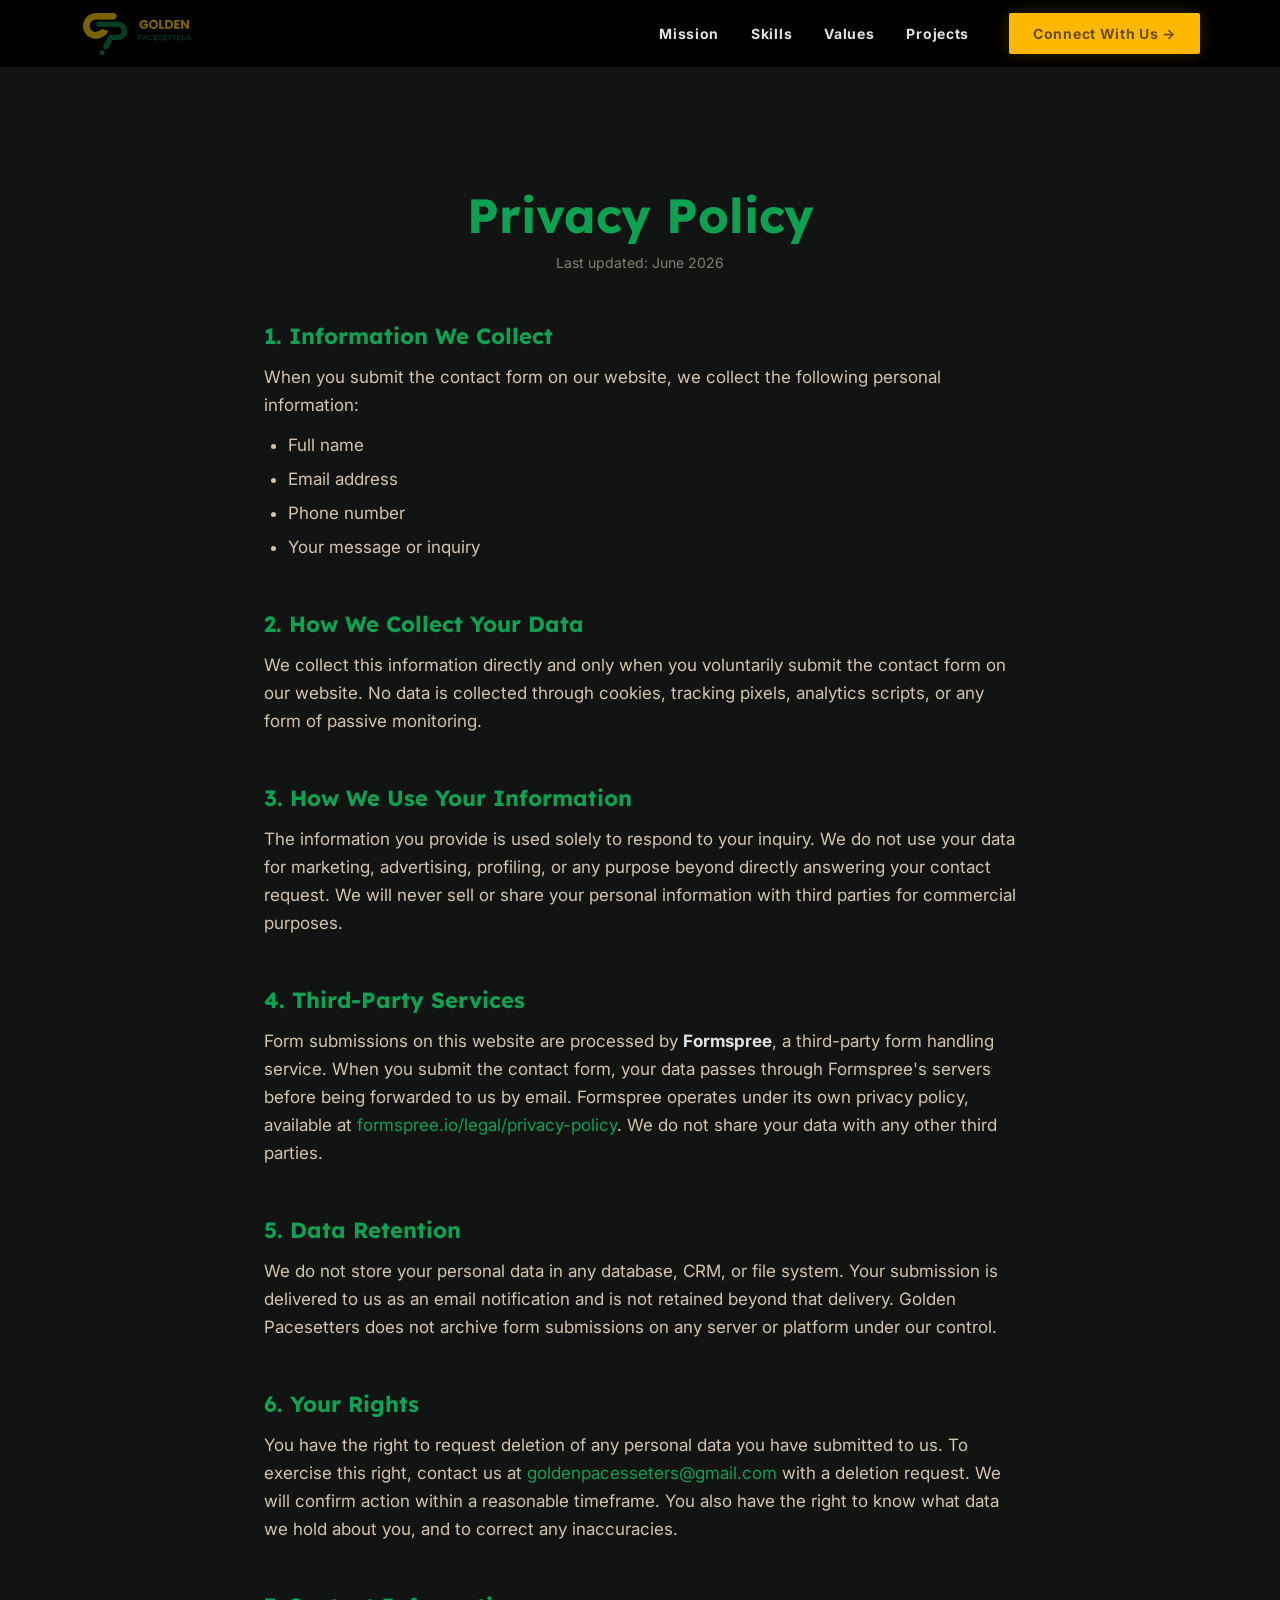
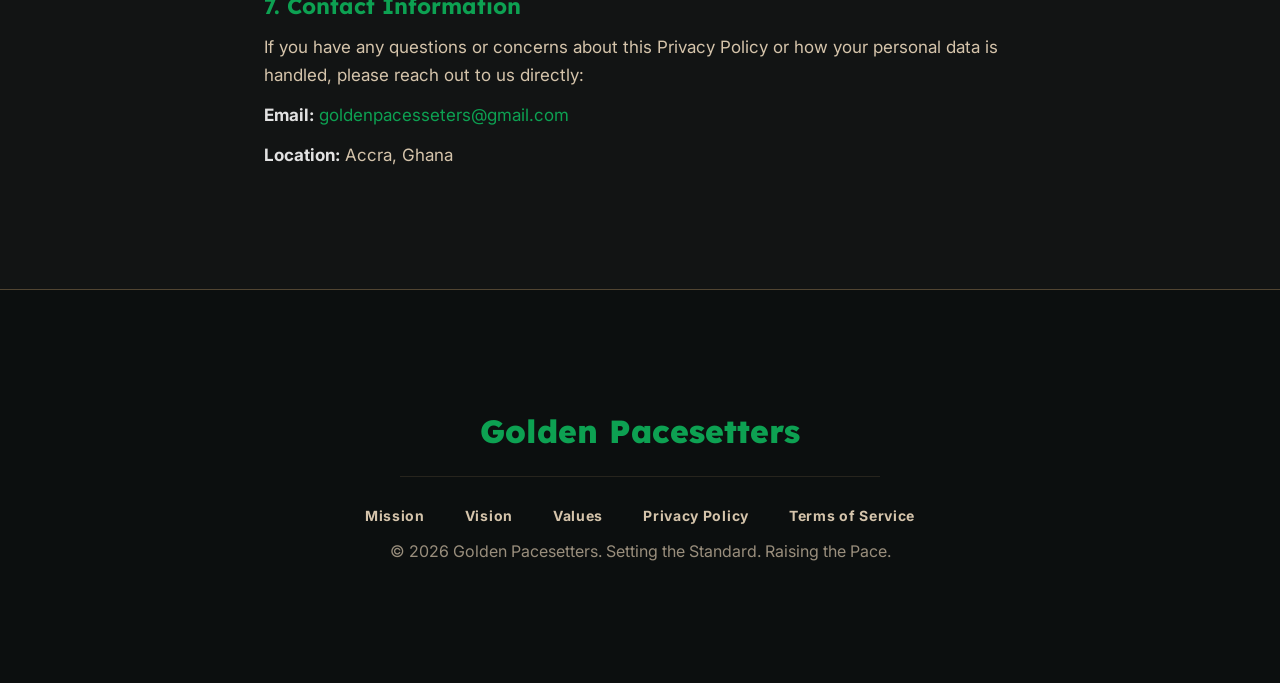
==== privacy-policy.html @ 0d7ab26c "feat: add Privacy Policy page, update footer link Co-Authored-By: Claude Sonnet 4.6 <noreply@anthrop" ====
<!DOCTYPE html>
<html lang="en">
<head>
  <meta charset="UTF-8">
  <meta name="viewport" content="width=device-width, initial-scale=1.0">
  <title>Privacy Policy — Golden Pacesetters</title>
  <link rel="preconnect" href="https://fonts.googleapis.com">
  <link rel="preconnect" href="https://fonts.gstatic.com" crossorigin>
  <link href="https://fonts.googleapis.com/css2?family=Inter:wght@400;500;700&family=Lexend:wght@600;700;800&display=swap" rel="stylesheet">
  <link rel="stylesheet" href="style.css">
</head>
<body>

  <header class="topnav" id="topnav">
    <div class="topnav__inner">
      <a href="index.html" class="topnav__logo-link">
        <img src="assets/logo.svg" alt="Golden Pacesetters" class="topnav__logo">
      </a>
      <nav class="topnav__nav" aria-label="Main navigation">
        <ul class="topnav__links">
          <li><a href="index.html#mission"  class="topnav__link">Mission</a></li>
          <li><a href="index.html#skills"   class="topnav__link">Skills</a></li>
          <li><a href="index.html#values"   class="topnav__link">Values</a></li>
          <li><a href="index.html#projects" class="topnav__link">Projects</a></li>
        </ul>
        <a href="index.html#contact" class="topnav__cta">Connect With Us &#8594;</a>
      </nav>
    </div>
  </header>

  <main class="policy">
    <div class="policy__container">

      <div class="policy__page-header">
        <h1 class="offer__heading"><span class="offer__heading-green">Privacy Policy</span></h1>
        <p class="policy__meta">Last updated: June 2026</p>
      </div>

      <div class="policy__section">
        <h2 class="policy__h2">1. Information We Collect</h2>
        <p class="policy__text">When you submit the contact form on our website, we collect the following personal information:</p>
        <ul class="policy__list">
          <li>Full name</li>
          <li>Email address</li>
          <li>Phone number</li>
          <li>Your message or inquiry</li>
        </ul>
      </div>

      <div class="policy__section">
        <h2 class="policy__h2">2. How We Collect Your Data</h2>
        <p class="policy__text">We collect this information directly and only when you voluntarily submit the contact form on our website. No data is collected through cookies, tracking pixels, analytics scripts, or any form of passive monitoring.</p>
      </div>

      <div class="policy__section">
        <h2 class="policy__h2">3. How We Use Your Information</h2>
        <p class="policy__text">The information you provide is used solely to respond to your inquiry. We do not use your data for marketing, advertising, profiling, or any purpose beyond directly answering your contact request. We will never sell or share your personal information with third parties for commercial purposes.</p>
      </div>

      <div class="policy__section">
        <h2 class="policy__h2">4. Third-Party Services</h2>
        <p class="policy__text">Form submissions on this website are processed by <strong>Formspree</strong>, a third-party form handling service. When you submit the contact form, your data passes through Formspree's servers before being forwarded to us by email. Formspree operates under its own privacy policy, available at <a href="https://formspree.io/legal/privacy-policy" class="policy__link" target="_blank" rel="noopener noreferrer">formspree.io/legal/privacy-policy</a>. We do not share your data with any other third parties.</p>
      </div>

      <div class="policy__section">
        <h2 class="policy__h2">5. Data Retention</h2>
        <p class="policy__text">We do not store your personal data in any database, CRM, or file system. Your submission is delivered to us as an email notification and is not retained beyond that delivery. Golden Pacesetters does not archive form submissions on any server or platform under our control.</p>
      </div>

      <div class="policy__section">
        <h2 class="policy__h2">6. Your Rights</h2>
        <p class="policy__text">You have the right to request deletion of any personal data you have submitted to us. To exercise this right, contact us at <a href="mailto:goldenpacesseters@gmail.com" class="policy__link">goldenpacesseters@gmail.com</a> with a deletion request. We will confirm action within a reasonable timeframe. You also have the right to know what data we hold about you, and to correct any inaccuracies.</p>
      </div>

      <div class="policy__section">
        <h2 class="policy__h2">7. Contact Information</h2>
        <p class="policy__text">If you have any questions or concerns about this Privacy Policy or how your personal data is handled, please reach out to us directly:</p>
        <p class="policy__text">
          <strong>Email:</strong>
          <a href="mailto:goldenpacesseters@gmail.com" class="policy__link">goldenpacesseters@gmail.com</a>
        </p>
        <p class="policy__text"><strong>Location:</strong> Accra, Ghana</p>
      </div>

    </div>
  </main>

  <footer class="footer">
    <p class="footer__brand">Golden Pacesetters</p>
    <hr class="footer__divider">
    <nav class="footer__nav" aria-label="Footer navigation">
      <a href="index.html#mission" class="footer__link">Mission</a>
      <a href="index.html#mission" class="footer__link">Vision</a>
      <a href="index.html#values"  class="footer__link">Values</a>
      <a href="privacy-policy.html" class="footer__link">Privacy Policy</a>
      <a href="#"                   class="footer__link">Terms of Service</a>
    </nav>
    <p class="footer__copy">&#169; 2026 Golden Pacesetters. Setting the Standard. Raising the Pace.</p>
  </footer>

  <script src="script.js"></script>
</body>
</html>
---- style.css ----
*, *::before, *::after {
  box-sizing: border-box;
  margin: 0;
  padding: 0;
}

/* ── TopNavBar ── */

.topnav {
  position: fixed;
  top: 0;
  left: 0;
  right: 0;
  z-index: 1000;
  background-color: #000000;
  backdrop-filter: blur(12px);
  -webkit-backdrop-filter: blur(12px);
  transition: background-color 0.3s ease, box-shadow 0.3s ease;
}

.topnav.scrolled {
  background-color: rgba(18, 20, 20, 0.96);
  box-shadow: 0 2px 24px rgba(0, 0, 0, 0.6);
}

.topnav__inner {
  max-width: 1440px;
  margin: 0 auto;
  padding: 0 80px;
  height: 67px;
  display: flex;
  align-items: center;
  justify-content: space-between;
}

/* Logo */

.topnav__logo-link {
  display: flex;
  align-items: center;
  text-decoration: none;
  flex-shrink: 0;
}

.topnav__logo {
  height: 44px;
  width: auto;
}

/* Nav links + CTA */

.topnav__nav {
  display: flex;
  align-items: center;
  gap: 40px;
}

.topnav__links {
  display: flex;
  align-items: center;
  gap: 32px;
  list-style: none;
}

.topnav__link {
  color: #e2e2e2;
  font-family: 'Inter', sans-serif;
  font-weight: 700;
  font-size: 14px;
  letter-spacing: 0.7px;
  text-decoration: none;
  white-space: nowrap;
  transition: color 0.2s ease;
}

.topnav__link:hover {
  color: #ffb800;
}

/* CTA button */

.topnav__cta {
  display: inline-flex;
  align-items: center;
  padding: 12px 24px;
  background-color: #ffb800;
  color: #6b4c00;
  font-family: 'Inter', sans-serif;
  font-weight: 700;
  font-size: 14px;
  letter-spacing: 0.7px;
  text-decoration: none;
  border-radius: 2px;
  white-space: nowrap;
  filter: drop-shadow(0 0 7.5px rgba(255, 184, 0, 0.2));
  transition: background-color 0.2s ease, filter 0.2s ease;
}

.topnav__cta:hover {
  background-color: #ffc933;
  filter: drop-shadow(0 0 14px rgba(255, 184, 0, 0.55));
}

/* ── Hero Section ── */

.hero {
  position: relative;
  min-height: 100vh;
  display: flex;
  flex-direction: column;
  justify-content: center;
  padding-bottom: 80px;
  background-color: #1a1c1c;
}

.hero__bg {
  position: absolute;
  inset: 0;
  background-image: url('assets/hero-bg.png');
  background-size: cover;
  background-position: center;
  background-repeat: no-repeat;
}

.hero__bg::after {
  content: '';
  position: absolute;
  inset: 0;
  background-color: rgba(18, 20, 20, 0.7);
}

.hero__content {
  position: relative;
  z-index: 1;
  display: flex;
  flex-direction: column;
  align-items: center;
  text-align: center;
  padding-top: 243px;
}

.hero__headline {
  display: flex;
  flex-direction: column;
  font-family: 'Lexend', sans-serif;
  font-weight: 800;
  font-size: 108px;
  line-height: 118px;
  letter-spacing: -1.28px;
  margin-bottom: 36px;
}

.hero__headline-white {
  color: #e2e2e2;
}

.hero__headline-gold {
  background: linear-gradient(136.07deg, #ffdca1 0%, #ffb800 100%);
  -webkit-background-clip: text;
  background-clip: text;
  -webkit-text-fill-color: transparent;
  color: transparent;
}

.hero__subtext {
  color: #d5c4ab;
  font-family: 'Inter', sans-serif;
  font-weight: 400;
  font-size: 18px;
  line-height: 28.8px;
  text-align: center;
  max-width: 1184px;
  margin-bottom: 73px;
}

.hero__buttons {
  display: flex;
  align-items: stretch;
  gap: 23px;
}

.hero__btn {
  display: inline-flex;
  align-items: center;
  justify-content: center;
  font-family: 'Inter', sans-serif;
  font-weight: 700;
  font-size: 14px;
  letter-spacing: 0.7px;
  text-decoration: none;
  border-radius: 2px;
  white-space: nowrap;
}

.hero__btn--gold {
  background-color: #ffb800;
  color: #6b4c00;
  padding: 16px 32px;
  filter: drop-shadow(0 0 10px rgba(255, 184, 0, 0.3));
  transition: background-color 0.2s ease, filter 0.2s ease;
}

.hero__btn--gold:hover {
  background-color: #ffc933;
  filter: drop-shadow(0 0 16px rgba(255, 184, 0, 0.55));
}

.hero__btn--outline {
  border: 2px solid #0da152;
  color: #0da152;
  padding: 14px 34px;
  transition: background-color 0.2s ease;
}

.hero__btn--outline:hover {
  background-color: rgba(13, 161, 82, 0.1);
}

/* ── Mission & Vision Section ── */

.mv {
  background-color: #121414;
  padding: 120px 0;
}

.mv__container {
  max-width: 1280px;
  margin: 0 auto;
  padding: 0 64px;
  display: flex;
  flex-direction: column;
  gap: 128px;
}

.mv__row {
  display: grid;
  grid-template-columns: 1fr 1fr;
  gap: 64px;
  align-items: center;
}

.mv__text {
  display: flex;
  flex-direction: column;
  gap: 23px;
}

.mv__text--bordered {
  border-left: 2px solid rgba(81, 69, 50, 0.3);
  padding-left: 48px;
}

.mv__heading {
  font-family: 'Lexend', sans-serif;
  font-weight: 700;
  font-size: 48px;
  line-height: 57.6px;
}

.mv__heading-white {
  color: #e2e2e2;
}

.mv__heading-green {
  color: #0da152;
}

.mv__body {
  font-family: 'Inter', sans-serif;
  font-weight: 400;
  font-size: 18px;
  line-height: 28.8px;
  color: #d5c4ab;
}

.mv__highlight {
  color: #0da152;
  font-weight: 700;
}

.mv__card {
  height: 384px;
  border-radius: 8px;
  border: 1px solid rgba(81, 69, 50, 0.3);
  background-color: #1e2020;
  overflow: hidden;
}

.mv__card-img {
  width: 100%;
  height: 100%;
  object-fit: cover;
  opacity: 0.8;
  display: block;
}

/* ── What We Offer Section ── */

.offer {
  background-color: #121414;
  padding: 119px 0 120px;
}

.offer__container {
  max-width: 1280px;
  margin: 0 auto;
  padding: 0 64px;
  display: flex;
  flex-direction: column;
  gap: 64px;
}

.offer__header {
  display: flex;
  flex-direction: column;
  align-items: center;
  gap: 15px;
}

.offer__heading {
  font-family: 'Lexend', sans-serif;
  font-weight: 700;
  font-size: 48px;
  line-height: 57.6px;
  text-align: center;
}

.offer__heading-white {
  color: #e2e2e2;
}

.offer__heading-green {
  color: #0da152;
}

.offer__subtext {
  font-family: 'Inter', sans-serif;
  font-weight: 400;
  font-size: 18px;
  line-height: 28.8px;
  color: #d5c4ab;
  text-align: center;
  max-width: 768px;
}

.offer__grid {
  display: grid;
  grid-template-columns: repeat(3, 1fr);
  gap: 32px;
}

.offer__card {
  background-color: #1e2020;
  border: 1px solid rgba(81, 69, 50, 0.3);
  border-radius: 8px;
  padding: 33px;
  display: flex;
  flex-direction: column;
  gap: 16px;
}

.offer__icon {
  width: 32px;
  height: 32px;
  object-fit: contain;
  flex-shrink: 0;
}

.offer__card-title {
  font-family: 'Lexend', sans-serif;
  font-weight: 600;
  font-size: 32px;
  line-height: 41.6px;
  color: #e2e2e2;
}

.offer__card-body {
  font-family: 'Inter', sans-serif;
  font-weight: 400;
  font-size: 16px;
  line-height: 24px;
  color: #d5c4ab;
}

/* ── Core Values Section ── */

.values {
  position: relative;
  background-color: #1a1c1c;
  border-top: 1px solid rgba(81, 69, 50, 0.2);
  border-bottom: 1px solid rgba(81, 69, 50, 0.2);
  padding: 120px 0 121px;
  overflow: hidden;
}

.values::after {
  content: '';
  position: absolute;
  bottom: 0;
  left: 20%;
  right: 30%;
  height: 640px;
  background-color: rgba(255, 220, 161, 0.05);
  filter: blur(75px);
  border-radius: 12px;
  pointer-events: none;
}

.values__container {
  position: relative;
  z-index: 1;
  max-width: 1280px;
  margin: 0 auto;
  padding: 0 64px;
  display: flex;
  flex-direction: column;
  gap: 64px;
}

.values__grid {
  display: grid;
  grid-template-columns: repeat(3, 1fr);
  gap: 24px;
}

.values__card {
  position: relative;
  background-color: #121414;
  border: 1px solid rgba(81, 69, 50, 0.3);
  border-radius: 8px;
  padding: 33px;
  display: flex;
  flex-direction: column;
  gap: 12px;
  overflow: hidden;
}

.values__card::before {
  content: '';
  position: absolute;
  top: 0;
  left: 0;
  right: 0;
  height: 4px;
  background-color: #514532;
}

/* ── Featured Projects Section ── */

.projects {
  position: relative;
  background-color: #121414;
  padding: 119px 0 120px;
  overflow: hidden;
}

.projects::before {
  content: '';
  position: absolute;
  right: 0;
  top: 25%;
  bottom: 32.07%;
  width: 512px;
  background-color: rgba(255, 220, 161, 0.05);
  filter: blur(60px);
  border-radius: 12px;
  pointer-events: none;
}

.projects__container {
  position: relative;
  z-index: 1;
  max-width: 1280px;
  margin: 0 auto;
  padding: 0 64px;
  display: flex;
  flex-direction: column;
  gap: 64px;
}

.projects__grid {
  display: grid;
  grid-template-columns: 8fr 4fr;
  gap: 32px;
}

.proj__card {
  position: relative;
  overflow: hidden;
  border-radius: 16px;
  border: 1px solid rgba(81, 69, 50, 0.2);
  background: rgba(30, 32, 32, 0.4);
  backdrop-filter: blur(6px);
  -webkit-backdrop-filter: blur(6px);
}

.proj__card--large {
  grid-row: 1 / 3;
}

.proj__img {
  width: 100%;
  display: block;
  object-fit: cover;
}

.proj__card--large .proj__img {
  height: 450px;
}

.proj__card--small .proj__img {
  height: 362px;
}

.proj__content {
  position: absolute;
  inset: 0;
  background: linear-gradient(to top, #121414 0%, rgba(18, 20, 20, 0.2) 50%, rgba(18, 20, 20, 0) 100%);
  display: flex;
  flex-direction: column;
  justify-content: flex-end;
}

.proj__content--large {
  padding: 48px;
}

.proj__content--small {
  padding: 24px;
}

.proj__tag {
  display: inline-block;
  font-family: 'Inter', sans-serif;
  font-weight: 500;
  font-size: 12px;
  line-height: 16.8px;
  padding: 4px 12px;
  border-radius: 2px;
  margin-bottom: 16px;
  width: fit-content;
}

.proj__content--small .proj__tag {
  margin-bottom: 12px;
}

.proj__tag--gold {
  background-color: rgba(255, 220, 161, 0.9);
  color: #412d00;
}

.proj__tag--green {
  background-color: rgba(13, 161, 82, 0.9);
  color: #e2e2e2;
}

.proj__title {
  font-family: 'Lexend', sans-serif;
  font-weight: 600;
  font-size: 32px;
  line-height: 41.6px;
  color: #e2e2e2;
  margin-bottom: 8px;
}

.proj__body {
  font-family: 'Inter', sans-serif;
  font-weight: 400;
  font-size: 16px;
  line-height: 24px;
  color: #d5c4ab;
  max-width: 512px;
}

.proj__body--small {
  font-size: 14px;
  line-height: 20px;
  max-width: none;
}

/* ── Lead Gen / Contact Section ── */

.contact {
  background-color: #121414;
  padding: 120px 192px;
}

.contact__card {
  position: relative;
  background-color: #282a2b;
  border: 1px solid rgba(81, 69, 50, 0.5);
  border-radius: 16px;
  box-shadow: 0 25px 50px -12px rgba(0, 0, 0, 0.25);
  padding: 64px 65px 65px;
  overflow: hidden;
}

.contact__card::before {
  content: '';
  position: absolute;
  top: -128px;
  right: -128px;
  width: 256px;
  height: 256px;
  background-color: rgba(255, 220, 161, 0.1);
  filter: blur(40px);
  border-radius: 12px;
  pointer-events: none;
}

.contact__card-body {
  display: flex;
  align-items: flex-start;
  justify-content: space-between;
}

.contact__left {
  flex: 0 0 359px;
  display: flex;
  flex-direction: column;
  gap: 15px;
}

.contact__heading {
  display: flex;
  flex-direction: column;
  font-family: 'Lexend', sans-serif;
  font-weight: 700;
  font-size: 48px;
  line-height: 57.6px;
}

.contact__heading-white {
  color: #e2e2e2;
}

.contact__heading-green {
  color: #0da152;
}

.contact__desc {
  font-family: 'Inter', sans-serif;
  font-weight: 400;
  font-size: 18px;
  line-height: 28.8px;
  color: #d5c4ab;
}

.contact__info {
  display: flex;
  flex-direction: column;
  gap: 16px;
  padding-top: 17px;
}

.contact__info-row {
  display: flex;
  align-items: center;
  gap: 16px;
}

.contact__icon {
  flex-shrink: 0;
}

.contact__info-text {
  font-family: 'Inter', sans-serif;
  font-weight: 400;
  font-size: 16px;
  line-height: 24px;
  color: #d5c4ab;
}

.contact__email {
  text-decoration: none;
}

.contact__email:hover {
  text-decoration: underline;
}

.contact__form {
  flex: 0 0 325px;
  display: flex;
  flex-direction: column;
  gap: 24px;
}

.contact__field {
  width: 100%;
  height: 52px;
  background: transparent;
  border: 1px solid #ffb800;
  border-radius: 6px;
  padding: 0 24px;
  font-family: 'Inter', sans-serif;
  font-weight: 400;
  font-size: 16px;
  line-height: 24px;
  color: #e2e2e2;
  outline: none;
  transition: border-color 0.2s ease;
}

.contact__field::placeholder {
  color: rgba(213, 196, 171, 0.73);
}

.contact__field:focus {
  border-color: #ffc933;
}

.contact__field--textarea {
  height: 150px;
  padding: 14px 24px;
  resize: vertical;
}

.contact__submit {
  width: 100%;
  height: 52px;
  background-color: #ffb800;
  color: #121414;
  border: none;
  border-radius: 0;
  font-family: 'Inter', sans-serif;
  font-weight: 400;
  font-size: 16px;
  line-height: 24px;
  cursor: pointer;
  transition: background-color 0.2s ease;
}

.contact__submit:hover {
  background-color: #ffc933;
}

.contact__submit:disabled {
  opacity: 0.6;
  cursor: not-allowed;
}

.contact__msg {
  font-family: 'Inter', sans-serif;
  font-size: 14px;
  line-height: 20px;
  min-height: 0;
  margin: 0;
}

.contact__msg--success {
  color: #0da152;
}

.contact__msg--error {
  color: #e05555;
}

/* ── Footer ── */

.footer {
  background-color: #0c0f0f;
  border-top: 1px solid #514532;
  padding: 121px 64px 120px;
  display: flex;
  flex-direction: column;
  align-items: center;
  gap: 0;
}

.footer__brand {
  font-family: 'Lexend', sans-serif;
  font-weight: 800;
  font-size: 32px;
  line-height: 41.6px;
  color: #0da152;
  text-align: center;
  margin-bottom: 24px;
}

.footer__divider {
  width: 100%;
  max-width: 480px;
  border: none;
  border-top: 1px solid rgba(81, 69, 50, 0.4);
  margin-bottom: 32px;
}

.footer__nav {
  display: flex;
  align-items: center;
  gap: 32px;
  margin-bottom: 8px;
}

.footer__link {
  font-family: 'Inter', sans-serif;
  font-weight: 700;
  font-size: 14px;
  line-height: 14px;
  letter-spacing: 0.7px;
  color: #d5c4ab;
  text-decoration: none;
  padding: 0 4px;
  border-radius: 2px;
  transition: color 0.2s ease;
}

.footer__link:hover {
  color: #ffb800;
}

.footer__copy {
  font-family: 'Inter', sans-serif;
  font-weight: 400;
  font-size: 16px;
  line-height: 24px;
  color: #d5c4ab;
  text-align: center;
  opacity: 0.70;
  padding-top: 8px;
}

/* ── Privacy Policy Page ── */

.policy {
  background-color: #121414;
  padding: 187px 0 120px;
}

.policy__container {
  max-width: 800px;
  margin: 0 auto;
  padding: 0 24px;
  display: flex;
  flex-direction: column;
  gap: 48px;
}

.policy__page-header {
  display: flex;
  flex-direction: column;
  align-items: center;
  gap: 8px;
}

.policy__meta {
  font-family: 'Inter', sans-serif;
  font-weight: 400;
  font-size: 14px;
  line-height: 20px;
  color: rgba(213, 196, 171, 0.6);
  text-align: center;
}

.policy__section {
  display: flex;
  flex-direction: column;
  gap: 12px;
}

.policy__h2 {
  font-family: 'Lexend', sans-serif;
  font-weight: 700;
  font-size: 22px;
  line-height: 30px;
  color: #0da152;
}

.policy__text {
  font-family: 'Inter', sans-serif;
  font-weight: 400;
  font-size: 17px;
  line-height: 28px;
  color: #d5c4ab;
}

.policy__text strong {
  color: #e2e2e2;
  font-weight: 700;
}

.policy__list {
  list-style: disc;
  padding-left: 24px;
  display: flex;
  flex-direction: column;
  gap: 6px;
}

.policy__list li {
  font-family: 'Inter', sans-serif;
  font-weight: 400;
  font-size: 17px;
  line-height: 28px;
  color: #d5c4ab;
}

.policy__link {
  color: #0da152;
  text-decoration: none;
  transition: color 0.2s ease;
}

.policy__link:hover {
  color: #ffb800;
  text-decoration: underline;
}
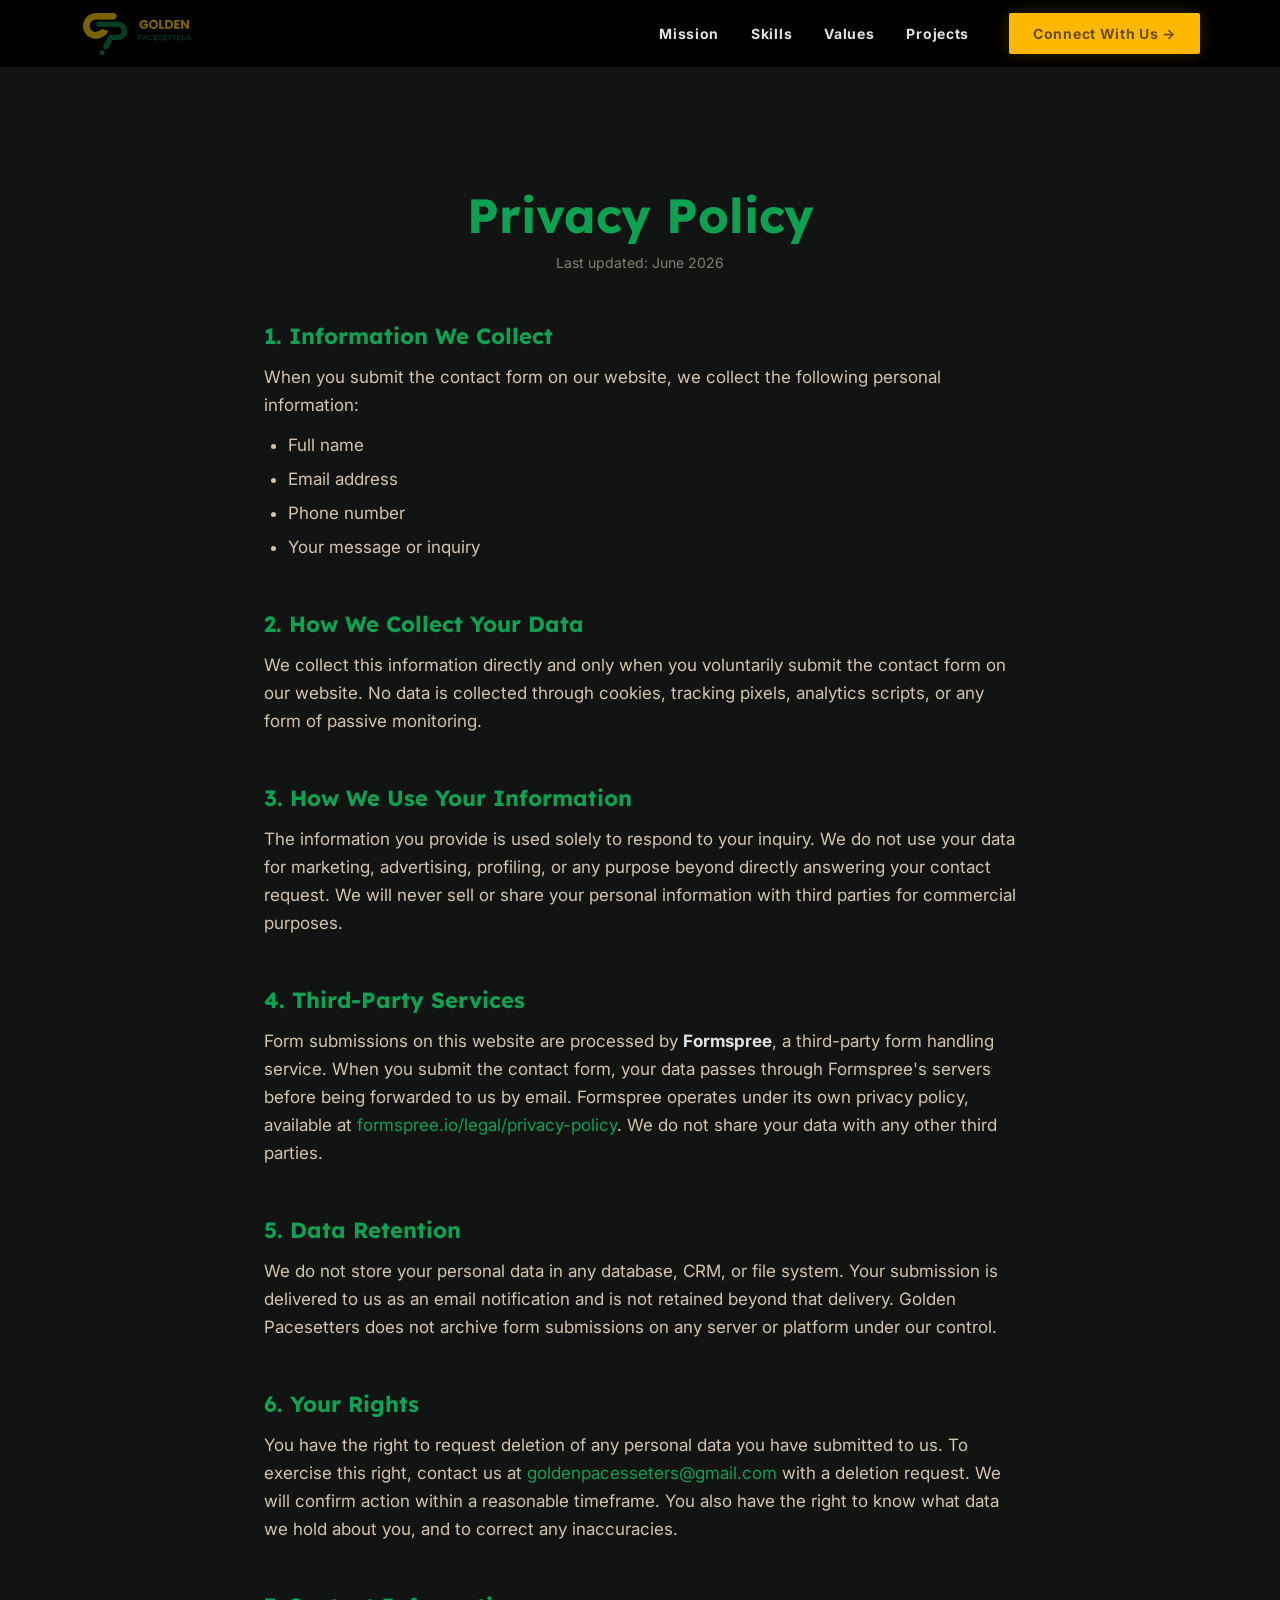
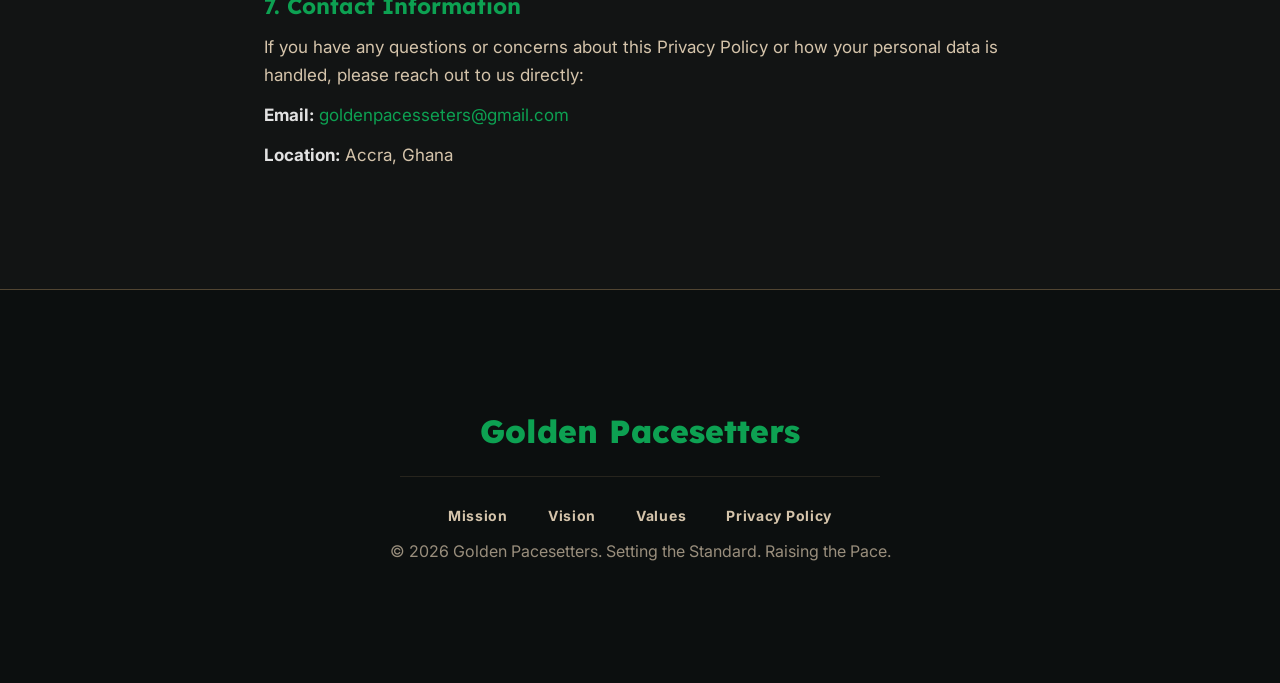
==== commit 5e6eecce: "fix: remove Terms of Service from footer Co-Authored-By: Claude Sonnet 4.6 <noreply@anthropic.com>" ====
--- a/privacy-policy.html
+++ b/privacy-policy.html
@@ -93,7 +93,6 @@
       <a href="index.html#mission" class="footer__link">Vision</a>
       <a href="index.html#values"  class="footer__link">Values</a>
       <a href="privacy-policy.html" class="footer__link">Privacy Policy</a>
-      <a href="#"                   class="footer__link">Terms of Service</a>
     </nav>
     <p class="footer__copy">&#169; 2026 Golden Pacesetters. Setting the Standard. Raising the Pace.</p>
   </footer>
